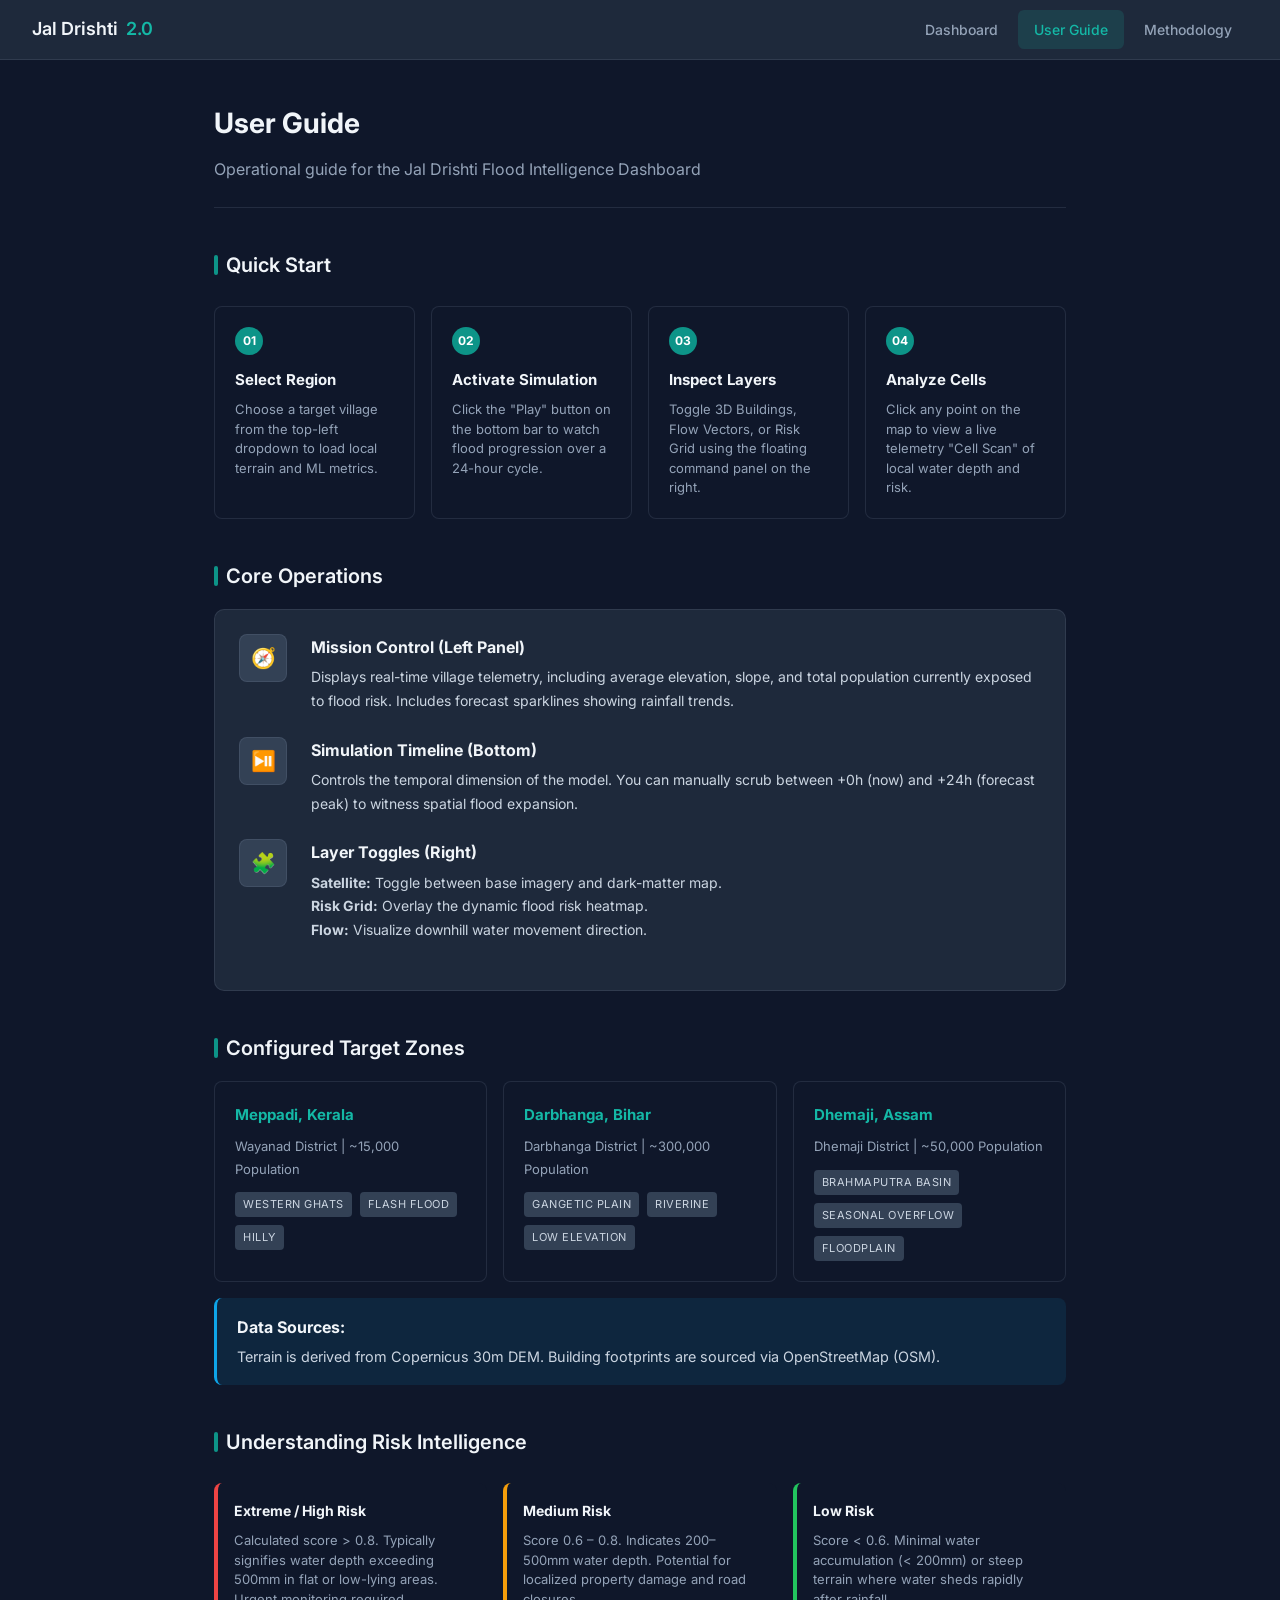
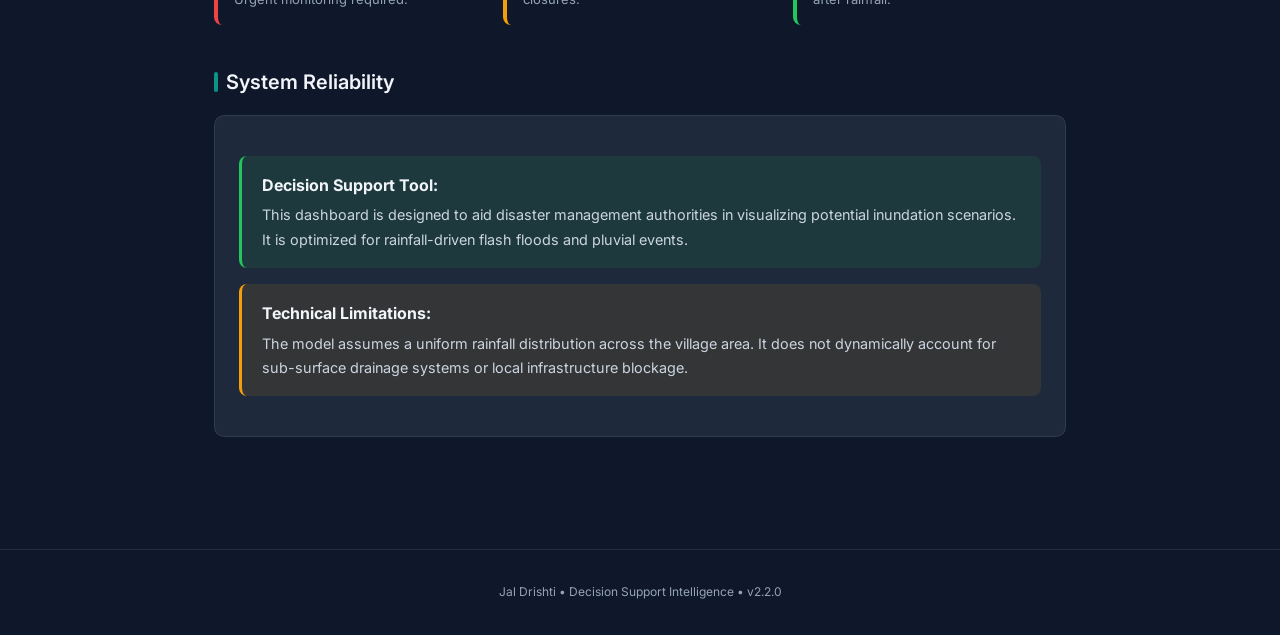
==== JALDHRISHTI_V.2-master/frontend/pages/user-guide.html @ 30dc59d9 "third" ====
<!DOCTYPE html>
<html lang="en">

<head>
    <meta charset="UTF-8">
    <meta name="viewport" content="width=device-width, initial-scale=1.0">
    <title>User Guide - Jal Drishti</title>
    <link href="https://fonts.googleapis.com/css2?family=Inter:wght@300;400;500;600;700&display=swap" rel="stylesheet">
    <style>
        :root {
            /* Deep Water Professional Theme - Matching Methodology */
            --bg-base: #0f172a;
            --bg-surface: #1e293b;
            --bg-elevated: #334155;
            --border-subtle: rgba(148, 163, 184, 0.15);
            --border-accent: rgba(14, 165, 165, 0.4);
            --accent-primary: #0d9488;
            --accent-secondary: #14b8a6;
            --accent-glow: rgba(20, 184, 166, 0.15);
            --text-primary: #f1f5f9;
            --text-secondary: #cbd5e1;
            --text-muted: #94a3b8;
            --success: #22c55e;
            --warning: #f59e0b;
            --danger: #ef4444;
            --info: #0ea5e9;
            --font-main: 'Inter', -apple-system, BlinkMacSystemFont, sans-serif;
        }

        * {
            box-sizing: border-box;
            margin: 0;
            padding: 0;
        }

        body {
            font-family: var(--font-main);
            background: var(--bg-base);
            min-height: 100vh;
            color: var(--text-primary);
            line-height: 1.7;
        }

        /* Navigation */
        .navbar {
            background: var(--bg-surface);
            padding: 0 2rem;
            display: flex;
            align-items: center;
            justify-content: space-between;
            height: 60px;
            position: sticky;
            top: 0;
            z-index: 100;
            border-bottom: 1px solid var(--border-subtle);
        }

        .nav-brand {
            display: flex;
            align-items: center;
            gap: 0.5rem;
            color: var(--text-primary);
            text-decoration: none;
            font-weight: 600;
            font-size: 1.125rem;
        }

        .nav-brand span {
            color: var(--accent-secondary);
        }

        .nav-links {
            display: flex;
            gap: 0.25rem;
        }

        .nav-link {
            color: var(--text-muted);
            text-decoration: none;
            padding: 0.5rem 1rem;
            border-radius: 6px;
            font-size: 0.875rem;
            font-weight: 500;
            transition: all 0.2s ease;
        }

        .nav-link:hover {
            background: var(--bg-elevated);
            color: var(--text-primary);
        }

        .nav-link.active {
            background: var(--accent-glow);
            color: var(--accent-secondary);
        }

        /* Main Container */
        .container {
            max-width: 900px;
            margin: 0 auto;
            padding: 2.5rem 1.5rem;
        }

        /* Page Header */
        .page-header {
            margin-bottom: 2.5rem;
            padding-bottom: 1.5rem;
            border-bottom: 1px solid var(--border-subtle);
        }

        .page-header h1 {
            font-size: 1.75rem;
            font-weight: 700;
            margin-bottom: 0.5rem;
            color: var(--text-primary);
        }

        .page-header p {
            color: var(--text-muted);
            font-size: 1rem;
        }

        /* Section */
        .section {
            margin-bottom: 2.5rem;
        }

        .section-title {
            font-size: 1.25rem;
            font-weight: 600;
            margin-bottom: 1rem;
            color: var(--text-primary);
            display: flex;
            align-items: center;
            gap: 0.5rem;
        }

        .section-title::before {
            content: "";
            width: 4px;
            height: 1.25rem;
            background: var(--accent-primary);
            border-radius: 2px;
        }

        /* Card */
        .card {
            background: var(--bg-surface);
            border-radius: 10px;
            padding: 1.5rem;
            margin-bottom: 1rem;
            border: 1px solid var(--border-subtle);
        }

        .card h3 {
            font-size: 1rem;
            font-weight: 600;
            margin-bottom: 0.75rem;
            color: var(--accent-secondary);
        }

        .card p {
            color: var(--text-secondary);
            margin-bottom: 0.75rem;
        }

        .card p:last-child {
            margin-bottom: 0;
        }

        /* Step Grid */
        .step-grid {
            display: grid;
            grid-template-columns: repeat(auto-fit, minmax(200px, 1fr));
            gap: 1rem;
            margin: 1.5rem 0;
        }

        .step-card {
            background: var(--bg-base);
            padding: 1.25rem;
            border-radius: 8px;
            border: 1px solid var(--border-subtle);
            position: relative;
            transition: transform 0.2s ease;
        }

        .step-card:hover {
            transform: translateY(-2px);
            border-color: var(--border-accent);
        }

        .step-num {
            width: 28px;
            height: 28px;
            background: var(--accent-primary);
            color: white;
            border-radius: 50%;
            display: flex;
            align-items: center;
            justify-content: center;
            font-size: 0.75rem;
            font-weight: 700;
            margin-bottom: 0.75rem;
        }

        .step-card h4 {
            font-size: 0.9375rem;
            margin-bottom: 0.5rem;
            color: var(--text-primary);
        }

        .step-card p {
            font-size: 0.8125rem;
            color: var(--text-muted);
            margin: 0;
            line-height: 1.5;
        }

        /* Feature Row */
        .feature-row {
            display: flex;
            gap: 1.5rem;
            margin-bottom: 1.5rem;
            align-items: flex-start;
        }

        .feature-icon {
            flex: 0 0 48px;
            height: 48px;
            background: var(--bg-elevated);
            border-radius: 8px;
            display: flex;
            align-items: center;
            justify-content: center;
            font-size: 1.25rem;
            border: 1px solid var(--border-subtle);
        }

        .feature-content {
            flex: 1;
        }

        .feature-content h4 {
            font-size: 1rem;
            color: var(--text-primary);
            margin-bottom: 0.25rem;
        }

        .feature-content p {
            font-size: 0.875rem;
            color: var(--text-secondary);
        }

        /* Alert Boxes - Matching Methodology */
        .alert {
            padding: 1rem 1.25rem;
            border-radius: 8px;
            margin: 1rem 0;
            border-left: 3px solid;
        }

        .alert.info {
            background: rgba(14, 165, 233, 0.1);
            border-color: var(--info);
        }

        .alert.success {
            background: rgba(34, 197, 94, 0.1);
            border-color: var(--success);
        }

        .alert.warning {
            background: rgba(245, 158, 11, 0.1);
            border-color: var(--warning);
        }

        .alert strong {
            display: block;
            margin-bottom: 0.25rem;
            color: var(--text-primary);
        }

        .alert p {
            color: var(--text-secondary);
            font-size: 0.9rem;
            margin: 0;
        }

        /* Village Chips */
        .village-grid {
            display: grid;
            grid-template-columns: repeat(auto-fit, minmax(260px, 1fr));
            gap: 1rem;
            margin: 1rem 0;
        }

        .village-card {
            background: var(--bg-base);
            padding: 1.25rem;
            border-radius: 8px;
            border: 1px solid var(--border-subtle);
        }

        .village-card h4 {
            color: var(--accent-secondary);
            margin-bottom: 0.5rem;
            font-size: 0.9375rem;
        }

        .village-meta {
            font-size: 0.8125rem;
            color: var(--text-muted);
            margin-bottom: 0.75rem;
        }

        .village-tags {
            display: flex;
            gap: 0.5rem;
            flex-wrap: wrap;
        }

        .tag {
            font-size: 0.6875rem;
            padding: 0.2rem 0.5rem;
            background: var(--bg-elevated);
            color: var(--text-secondary);
            border-radius: 4px;
            text-transform: uppercase;
            letter-spacing: 0.5px;
        }

        /* Risk Legend - Matching Methodology */
        .risk-legend {
            display: grid;
            grid-template-columns: repeat(auto-fit, minmax(250px, 1fr));
            gap: 1rem;
            margin: 1.5rem 0;
        }

        .risk-item {
            padding: 1rem;
            border-radius: 8px;
            border-left: 4px solid;
            background: var(--bg-base);
        }

        .risk-item.high {
            border-color: var(--danger);
        }

        .risk-item.medium {
            border-color: var(--warning);
        }

        .risk-item.low {
            border-color: var(--success);
        }

        .risk-item h4 {
            font-size: 0.875rem;
            margin-bottom: 0.5rem;
            color: var(--text-primary);
        }

        .risk-item p {
            font-size: 0.8125rem;
            color: var(--text-muted);
            line-height: 1.5;
        }

        /* Footer */
        .footer {
            text-align: center;
            padding: 2rem;
            color: var(--text-muted);
            font-size: 0.75rem;
            border-top: 1px solid var(--border-subtle);
            margin-top: 2rem;
        }

        /* Responsive */
        @media (max-width: 640px) {
            .navbar {
                padding: 0 1rem;
            }

            .nav-links {
                display: none;
            }

            .container {
                padding: 1.5rem 1rem;
            }

            .feature-row {
                flex-direction: column;
                gap: 0.5rem;
            }
        }
    </style>
</head>

<body>
    <!-- Navigation -->
    <nav class="navbar">
        <a href="../index.html" class="nav-brand">Jal Drishti <span>2.0</span></a>
        <div class="nav-links">
            <a href="../index.html" class="nav-link">Dashboard</a>
            <a href="user-guide.html" class="nav-link active">User Guide</a>
            <a href="methodology.html" class="nav-link">Methodology</a>
        </div>
    </nav>

    <div class="container">
        <!-- Page Header -->
        <div class="page-header">
            <h1>User Guide</h1>
            <p>Operational guide for the Jal Drishti Flood Intelligence Dashboard</p>
        </div>

        <!-- Quick Start -->
        <div class="section">
            <h2 class="section-title">Quick Start</h2>

            <div class="step-grid">
                <div class="step-card">
                    <div class="step-num">01</div>
                    <h4>Select Region</h4>
                    <p>Choose a target village from the top-left dropdown to load local terrain and ML metrics.</p>
                </div>
                <div class="step-card">
                    <div class="step-num">02</div>
                    <h4>Activate Simulation</h4>
                    <p>Click the "Play" button on the bottom bar to watch flood progression over a 24-hour cycle.</p>
                </div>
                <div class="step-card">
                    <div class="step-num">03</div>
                    <h4>Inspect Layers</h4>
                    <p>Toggle 3D Buildings, Flow Vectors, or Risk Grid using the floating command panel on the right.
                    </p>
                </div>
                <div class="step-card">
                    <div class="step-num">04</div>
                    <h4>Analyze Cells</h4>
                    <p>Click any point on the map to view a live telemetry "Cell Scan" of local water depth and risk.
                    </p>
                </div>
            </div>
        </div>

        <!-- Dashboard Interfaces -->
        <div class="section">
            <h2 class="section-title">Core Operations</h2>

            <div class="card">
                <div class="feature-row">
                    <div class="feature-icon">🧭</div>
                    <div class="feature-content">
                        <h4>Mission Control (Left Panel)</h4>
                        <p>Displays real-time village telemetry, including average elevation, slope, and total
                            population currently exposed to flood risk. Includes forecast sparklines showing rainfall
                            trends.</p>
                    </div>
                </div>

                <div class="feature-row">
                    <div class="feature-icon">⏯️</div>
                    <div class="feature-content">
                        <h4>Simulation Timeline (Bottom)</h4>
                        <p>Controls the temporal dimension of the model. You can manually scrub between +0h (now) and
                            +24h (forecast peak) to witness spatial flood expansion.</p>
                    </div>
                </div>

                <div class="feature-row">
                    <div class="feature-icon">🧩</div>
                    <div class="feature-content">
                        <h4>Layer Toggles (Right)</h4>
                        <p><strong>Satellite:</strong> Toggle between base imagery and dark-matter map. <br>
                            <strong>Risk Grid:</strong> Overlay the dynamic flood risk heatmap. <br>
                            <strong>Flow:</strong> Visualize downhill water movement direction.
                        </p>
                    </div>
                </div>
            </div>
        </div>

        <!-- Target Zones -->
        <div class="section">
            <h2 class="section-title">Configured Target Zones</h2>

            <div class="village-grid">
                <div class="village-card">
                    <h4>Meppadi, Kerala</h4>
                    <div class="village-meta">Wayanad District | ~15,000 Population</div>
                    <div class="village-tags">
                        <span class="tag">Western Ghats</span>
                        <span class="tag">Flash Flood</span>
                        <span class="tag">Hilly</span>
                    </div>
                </div>
                <div class="village-card">
                    <h4>Darbhanga, Bihar</h4>
                    <div class="village-meta">Darbhanga District | ~300,000 Population</div>
                    <div class="village-tags">
                        <span class="tag">Gangetic Plain</span>
                        <span class="tag">Riverine</span>
                        <span class="tag">Low Elevation</span>
                    </div>
                </div>
                <div class="village-card">
                    <h4>Dhemaji, Assam</h4>
                    <div class="village-meta">Dhemaji District | ~50,000 Population</div>
                    <div class="village-tags">
                        <span class="tag">Brahmaputra Basin</span>
                        <span class="tag">Seasonal Overflow</span>
                        <span class="tag">Floodplain</span>
                    </div>
                </div>
            </div>

            <div class="alert info">
                <strong>Data Sources:</strong>
                <p>Terrain is derived from Copernicus 30m DEM. Building footprints are sourced via OpenStreetMap (OSM).
                </p>
            </div>
        </div>

        <!-- Understanding Risk -->
        <div class="section">
            <h2 class="section-title">Understanding Risk Intelligence</h2>

            <div class="risk-legend">
                <div class="risk-item high">
                    <h4>Extreme / High Risk</h4>
                    <p>Calculated score > 0.8. Typically signifies water depth exceeding 500mm in flat or low-lying
                        areas. Urgent monitoring required.</p>
                </div>
                <div class="risk-item medium">
                    <h4>Medium Risk</h4>
                    <p>Score 0.6 – 0.8. Indicates 200–500mm water depth. Potential for localized property damage and
                        road closures.</p>
                </div>
                <div class="risk-item low">
                    <h4>Low Risk</h4>
                    <p>Score < 0.6. Minimal water accumulation (< 200mm) or steep terrain where water sheds rapidly
                            after rainfall.</p>
                </div>
            </div>
        </div>

        <!-- Important Notes -->
        <div class="section">
            <h2 class="section-title">System Reliability</h2>

            <div class="card">
                <div class="alert success">
                    <strong>Decision Support Tool:</strong>
                    <p>This dashboard is designed to aid disaster management authorities in visualizing potential
                        inundation scenarios. It is optimized for rainfall-driven flash floods and pluvial events.</p>
                </div>

                <div class="alert warning">
                    <strong>Technical Limitations:</strong>
                    <p>The model assumes a uniform rainfall distribution across the village area. It does not
                        dynamically
                        account for sub-surface drainage systems or local infrastructure blockage.</p>
                </div>
            </div>
        </div>
    </div>

    <div class="footer">
        <p>Jal Drishti • Decision Support Intelligence • v2.2.0</p>
    </div>
</body>

</html>
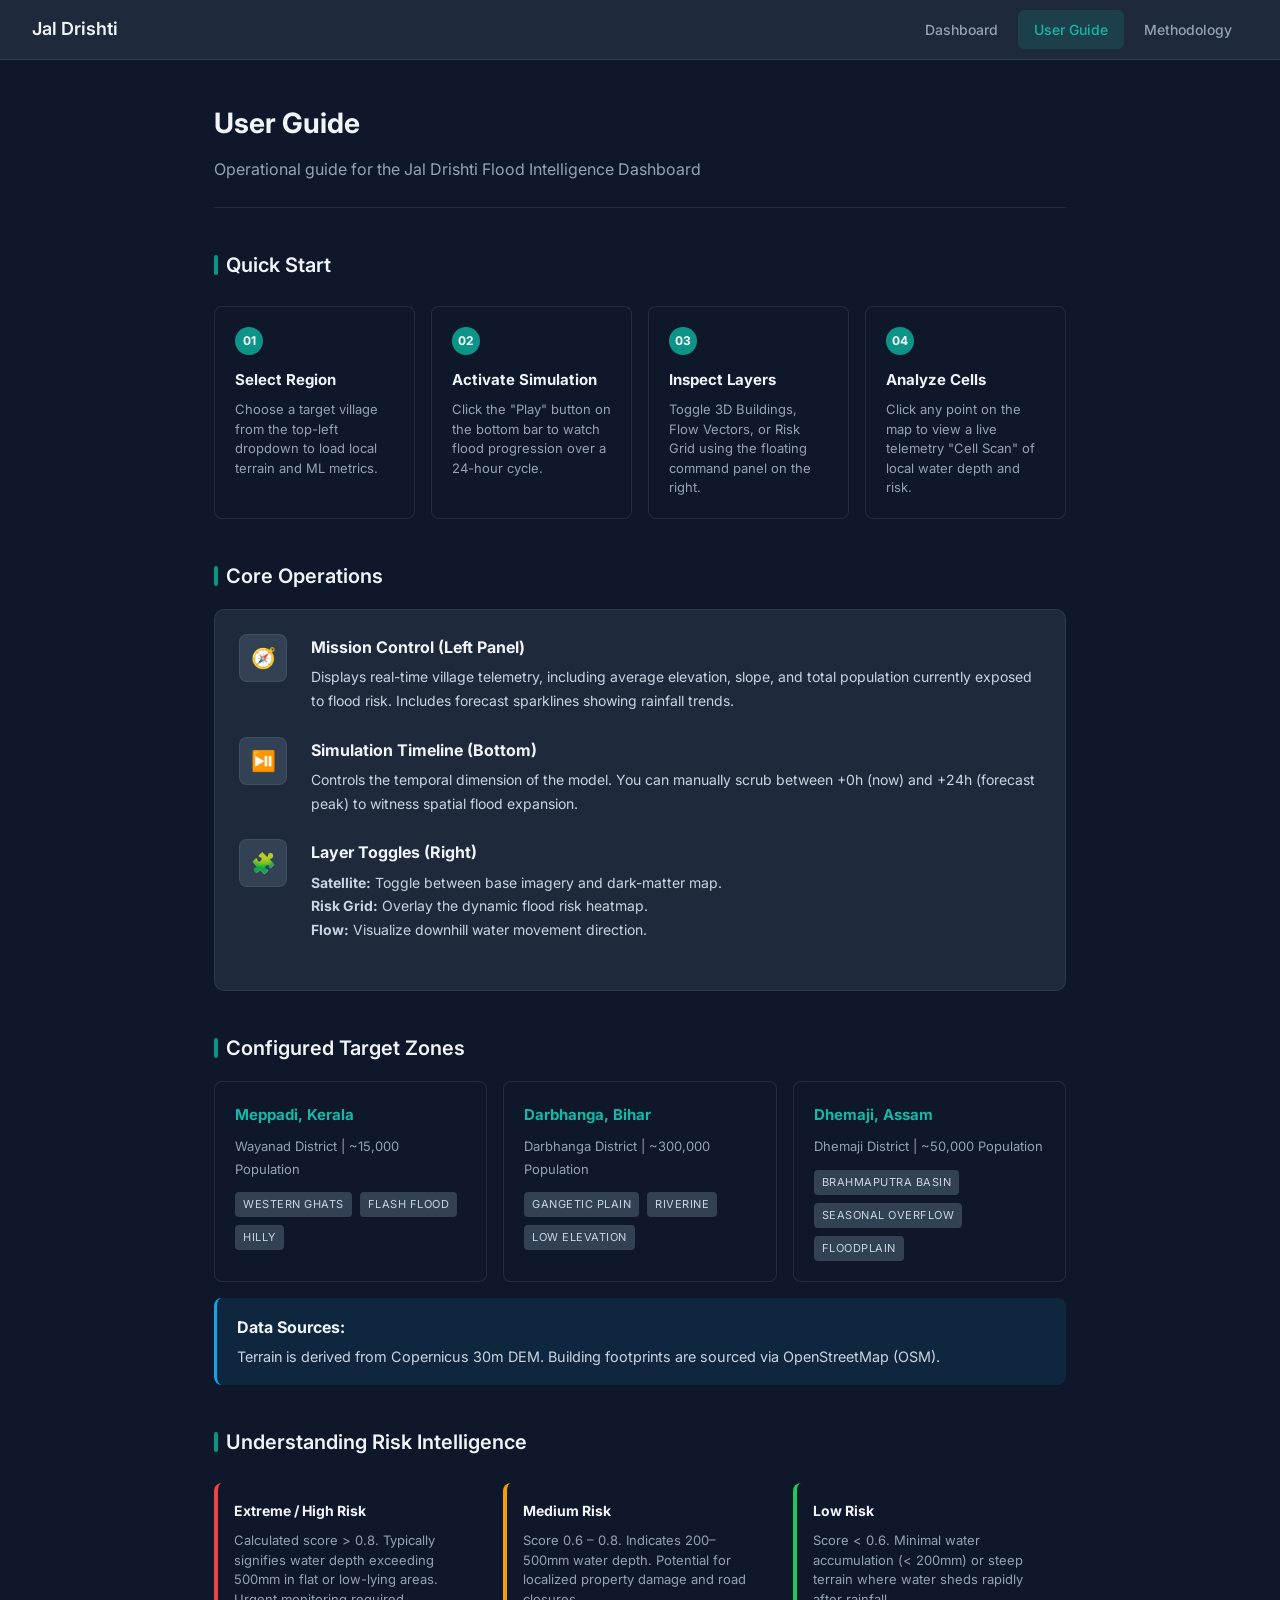
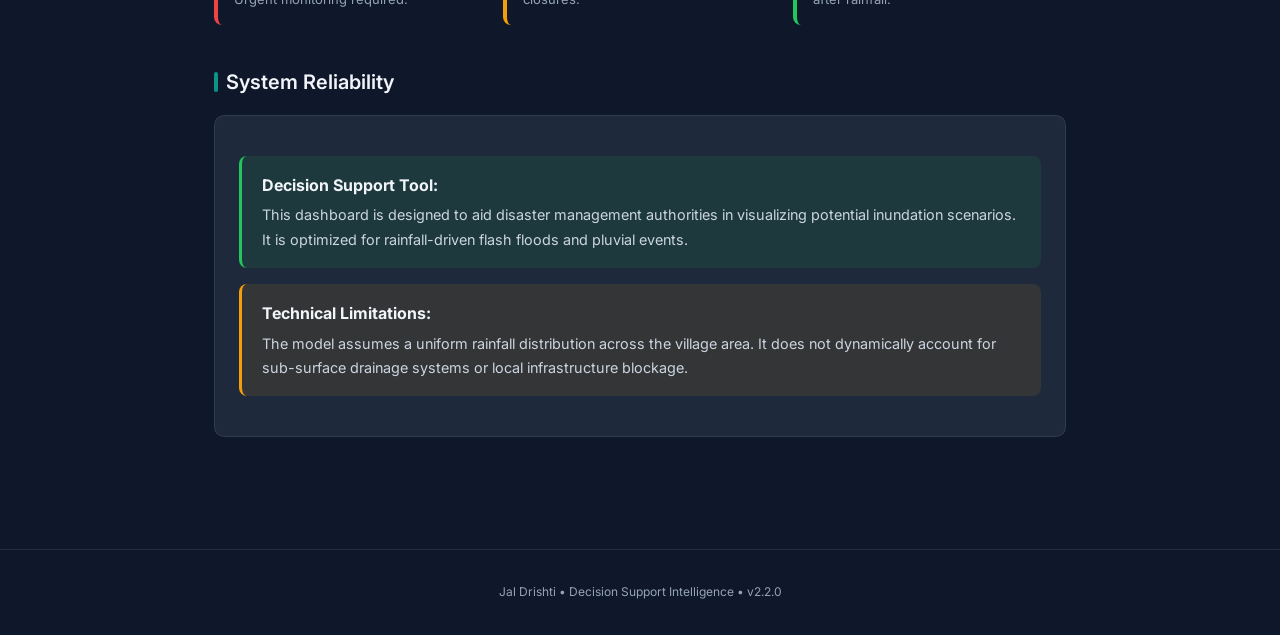
==== commit 012d59af: "seventh" ====
--- a/JALDHRISHTI_V.2-master/frontend/pages/user-guide.html
+++ b/JALDHRISHTI_V.2-master/frontend/pages/user-guide.html
@@ -404,7 +404,7 @@
 <body>
     <!-- Navigation -->
     <nav class="navbar">
-        <a href="../index.html" class="nav-brand">Jal Drishti <span>2.0</span></a>
+        <a href="../index.html" class="nav-brand">Jal Drishti </a>
         <div class="nav-links">
             <a href="../index.html" class="nav-link">Dashboard</a>
             <a href="user-guide.html" class="nav-link active">User Guide</a>
